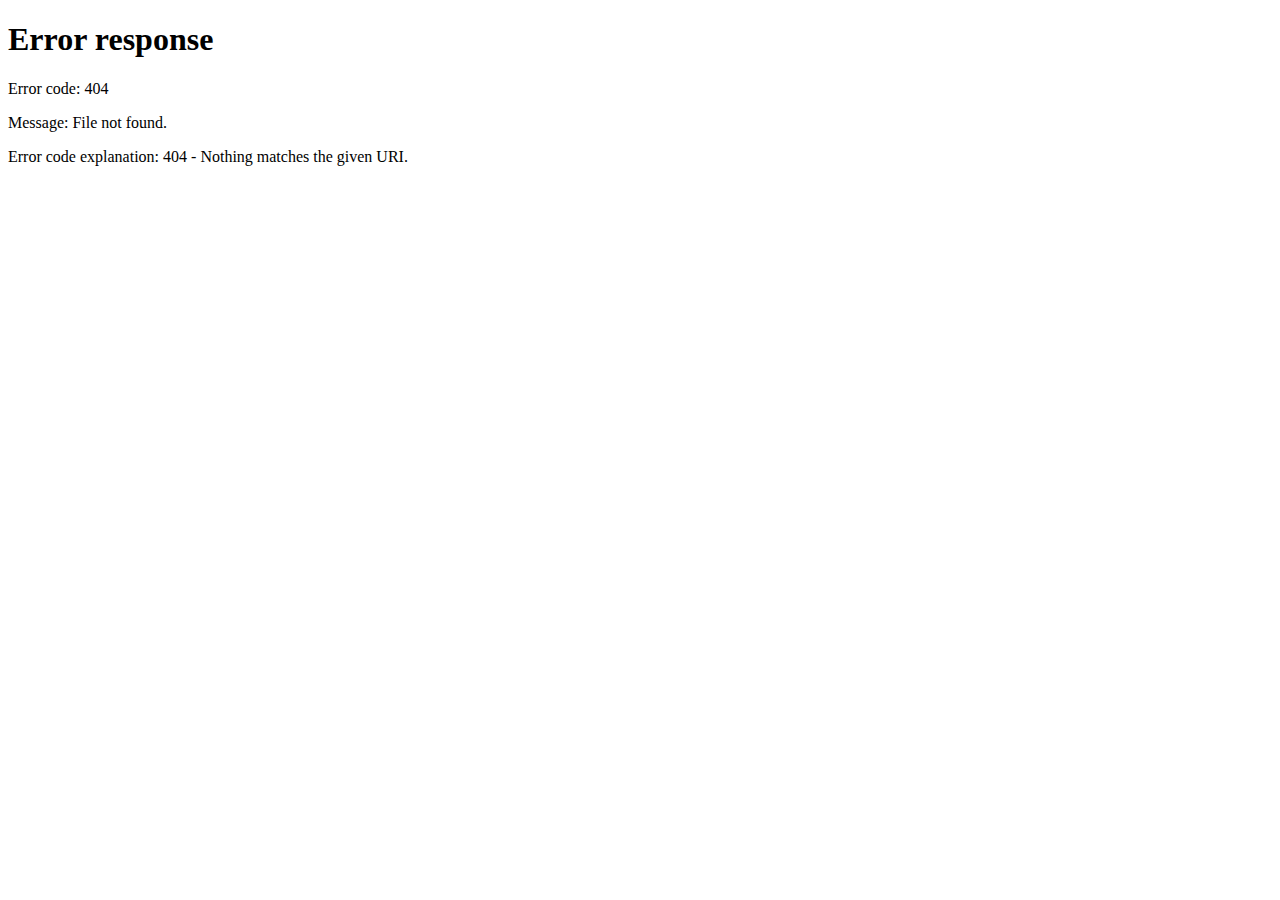
==== home/index.html @ 4ca38b2a "initial" ====
<!DOCTYPE html>
<html lang="en">

<head>
  <!-- Options -->
  <meta charset="UTF-8" />
  <meta name="viewport"
    content="width=device-width, height=device-height, initial-scale=1, maximum-scale=1, user-scalable=no" />
  <meta name="robots" content="noindex" />
  <meta name="msapplication-TileColor" content="#ffc40d" />
  <meta name="apple-itunes-app" content="app-id=1490483608" />

  <!-- PWA Options -->
  <title>Kinesis Money</title>
  <meta name="description"
    content="Kinesis introduces a revolutionary monetary system backed by fully allocated physical gold and silver so everyone can experience the benefits of precious metals investment." />
  <link rel="apple-touch-icon" sizes="180x180"
    href="https://assets-kms.kinesis.money/legacy/png/apple-touch-icon.png" />
  <link rel="icon" type="image/png" sizes="32x32"
    href="https://assets-kms.kinesis.money/legacy/png/favicon-32x32-coral.png" />
  <link rel="icon" type="image/png" sizes="16x16"
    href="https://assets-kms.kinesis.money/legacy/png/favicon-16x16-coral.png" />
  <link rel="mask-icon" href="https://assets-kms.kinesis.money/legacy/safari-pinned-tab.svg" color="#5bbad5" />
  <meta name="theme-color" content="#EA5160" />


  <!-- CSS -->
  <link rel="preload" href="https://pro.fontawesome.com/releases/v5.8.1/css/all.css" as="style" crossorigin="anonymous"
    integrity="sha384-Bx4pytHkyTDy3aJKjGkGoHPt3tvv6zlwwjc3iqN7ktaiEMLDPqLSZYts2OjKcBx1"
    onload="this.onload=null;this.rel='stylesheet'">
  <noscript>
    <link rel="stylesheet" href="https://pro.fontawesome.com/releases/v5.8.1/css/all.css" crossorigin="anonymous"
      integrity="sha384-Bx4pytHkyTDy3aJKjGkGoHPt3tvv6zlwwjc3iqN7ktaiEMLDPqLSZYts2OjKcBx1">
  </noscript>
  <link rel="stylesheet" type="text/css" href="https://assets-kms.kinesis.money/fonts/HarmonyOS/stylesheet.css" />

  <!-- Prefetch 3rd Party Origins -> https://developer.chrome.com/docs/lighthouse/performance/uses-rel-preconnect -->
  <link rel="preconnect" href="https://accounts.google.com" />
  <link rel="preconnect" href="https://apis.google.com" />
  <link rel="preconnect" href="https://www.google-analytics.com" />
  <link rel="preconnect" href="https://www.googletagmanager.com" />
  <link rel="preconnect" href="https://hello.myfonts.net" />
  <link rel="preconnect" href="https://kinesis.money" />

  <!-- Prefetch Images -->
  <link rel="preload" as="image" href="https://assets-kms.kinesis.money/Home/Balance/GoldBar-m.png" />
  <link rel="preload" as="image" href="https://assets-kms.kinesis.money/Home/Balance/GoldBar-d.png" />
  <link rel="preload" as="image" href="https://assets-kms.kinesis.money/Home/Balance/SilverBar-m.png" />
  <link rel="preload" as="image" href="https://assets-kms.kinesis.money/Home/Balance/SilverBar-d.png" />
  <link rel="preload" as="image" href="https://assets-kms.kinesis.money/Home/Stepper/Step1-Done.png" />
  <link rel="preload" as="image" href="https://assets-kms.kinesis.money/Home/Stepper/Step2-Done.png" />
  <link rel="preload" as="image" href="https://assets-kms.kinesis.money/Home/Stepper/Step2-ToDo.png" />
  <link rel="preload" as="image" href="https://assets-kms.kinesis.money/Home/Stepper/Step3-ToDo.png" />
  <link rel="preload" as="image" href="https://assets-kms.kinesis.money/Home/Stepper/Done.svg" />
  <link rel="preload" as="image" href="https://assets-kms.kinesis.money/Home/Stepper/Locked.svg" />

  <script type="module" crossorigin src="/assets/index-B1IYvx0M.js"></script>
  <link rel="stylesheet" crossorigin href="/assets/index-D04vYMJd.css">
<link rel="manifest" href="/manifest.webmanifest"><script id="vite-plugin-pwa:register-sw" src="/registerSW.js"></script></head>

<body>
  <div id="root"></div>
</body>

</html>
---- assets/index-D04vYMJd.css ----
.sk-folding-cube{margin:auto;width:40px;height:40px;position:relative;-webkit-transform:rotateZ(45deg);transform:rotate(45deg)}.sk-folding-cube.small{width:30px;height:30px}.sk-folding-cube .sk-cube{float:left;width:50%;height:50%;position:relative;-webkit-transform:scale(1.1);-ms-transform:scale(1.1);transform:scale(1.1)}.sk-folding-cube .sk-cube:before{content:"";position:absolute;top:0;left:0;width:100%;height:100%;background-color:#0d1d2c;-webkit-animation:sk-foldCubeAngle 2.4s infinite linear both;animation:sk-foldCubeAngle 2.4s infinite linear both;-webkit-transform-origin:100% 100%;-ms-transform-origin:100% 100%;transform-origin:100% 100%}.sk-folding-cube.sk-folding-cube--light .sk-cube:before{background-color:#f3f3f4}.sk-folding-cube .sk-cube2{-webkit-transform:scale(1.1) rotateZ(90deg);transform:scale(1.1) rotate(90deg)}.sk-folding-cube .sk-cube3{-webkit-transform:scale(1.1) rotateZ(180deg);transform:scale(1.1) rotate(180deg)}.sk-folding-cube .sk-cube4{-webkit-transform:scale(1.1) rotateZ(270deg);transform:scale(1.1) rotate(270deg)}.sk-folding-cube .sk-cube2:before{-webkit-animation-delay:.3s;animation-delay:.3s}.sk-folding-cube .sk-cube3:before{-webkit-animation-delay:.6s;animation-delay:.6s}.sk-folding-cube .sk-cube4:before{-webkit-animation-delay:.9s;animation-delay:.9s}@-webkit-keyframes sk-foldCubeAngle{0%,10%{-webkit-transform:perspective(140px) rotateX(-180deg);transform:perspective(140px) rotateX(-180deg);opacity:0}25%,75%{-webkit-transform:perspective(140px) rotateX(0deg);transform:perspective(140px) rotateX(0);opacity:1}90%,to{-webkit-transform:perspective(140px) rotateY(180deg);transform:perspective(140px) rotateY(180deg);opacity:0}}@keyframes sk-foldCubeAngle{0%,10%{-webkit-transform:perspective(140px) rotateX(-180deg);transform:perspective(140px) rotateX(-180deg);opacity:0}25%,75%{-webkit-transform:perspective(140px) rotateX(0deg);transform:perspective(140px) rotateX(0);opacity:1}90%,to{-webkit-transform:perspective(140px) rotateY(180deg);transform:perspective(140px) rotateY(180deg);opacity:0}}.sk-spinner{width:30px;height:30px;position:relative;margin:100px auto}.double-bounce1,.double-bounce2{width:100%;height:100%;border-radius:50%;background-color:#fff;opacity:.6;position:absolute;top:0;left:0;-webkit-animation:sk-bounce 2s infinite ease-in-out;animation:sk-bounce 2s infinite ease-in-out}.double-bounce2{-webkit-animation-delay:-1s;animation-delay:-1s}@-webkit-keyframes sk-bounce{0%,to{-webkit-transform:scale(0)}50%{-webkit-transform:scale(1)}}@keyframes sk-bounce{0%,to{transform:scale(0);-webkit-transform:scale(0)}50%{transform:scale(1);-webkit-transform:scale(1)}}html{scrollbar-width:none}body{margin:0;padding:0;scrollbar-width:none}*{box-sizing:border-box}input:disabled,textarea:disabled,input:disabled::placeholder,textarea:disabled::placeholder{opacity:1}#root{display:flex;height:100dvh;width:100dvw;font-family:sans-serif}::-webkit-scrollbar{display:none}a{text-decoration:none!important}:-moz-focusring{outline:0}
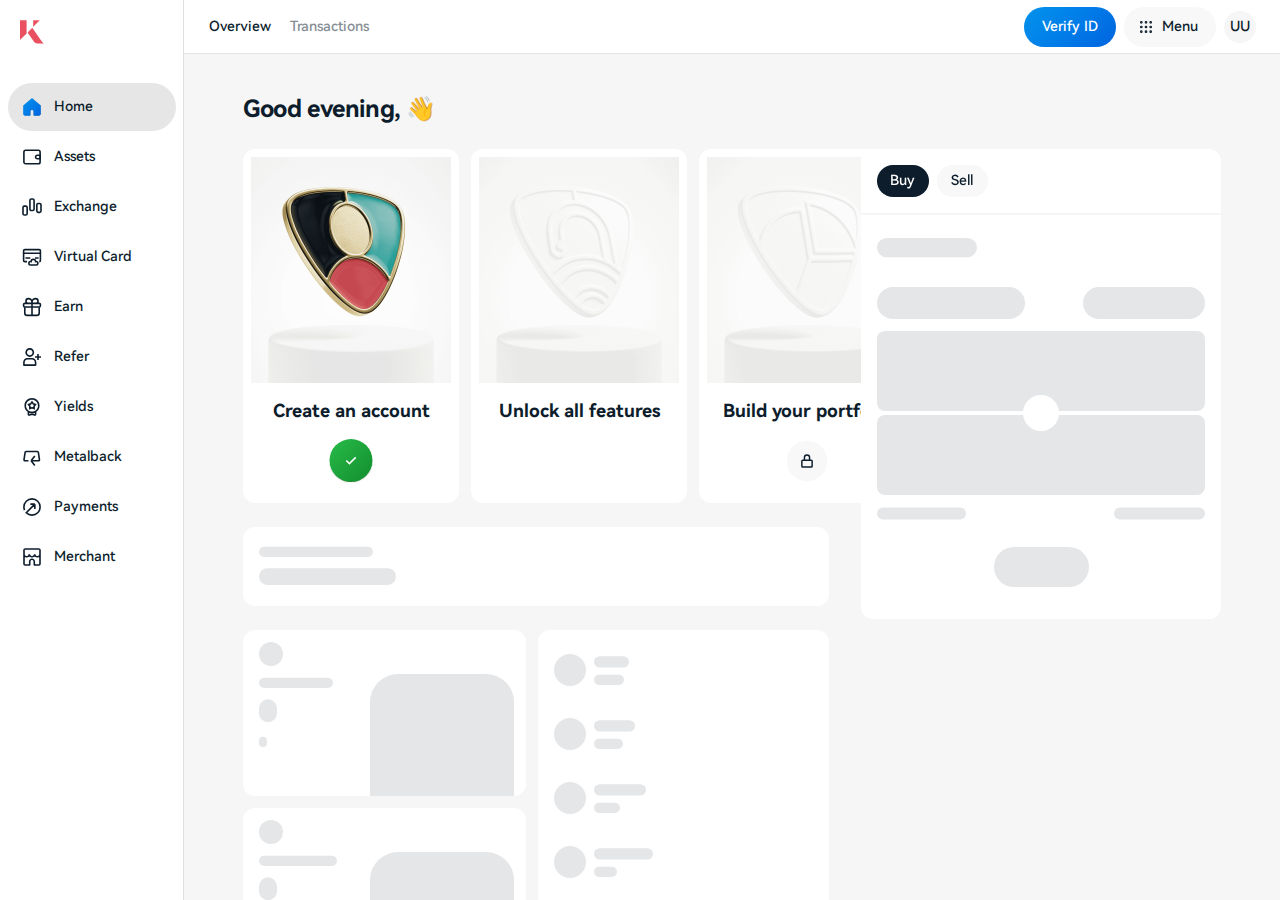
==== commit c6716992: "second modification" ====
--- a/home/index.html
+++ b/home/index.html
@@ -15,12 +15,12 @@
   <meta name="description"
     content="Kinesis introduces a revolutionary monetary system backed by fully allocated physical gold and silver so everyone can experience the benefits of precious metals investment." />
   <link rel="apple-touch-icon" sizes="180x180"
-    href="https://assets-kms.kinesis.money/legacy/png/apple-touch-icon.png" />
+    href="/assets/assets-kms.kinesis.money/legacy/png/apple-touch-icon.png" />
   <link rel="icon" type="image/png" sizes="32x32"
-    href="https://assets-kms.kinesis.money/legacy/png/favicon-32x32-coral.png" />
+    href="/assets/assets-kms.kinesis.money/legacy/png/favicon-32x32-coral.png" />
   <link rel="icon" type="image/png" sizes="16x16"
-    href="https://assets-kms.kinesis.money/legacy/png/favicon-16x16-coral.png" />
-  <link rel="mask-icon" href="https://assets-kms.kinesis.money/legacy/safari-pinned-tab.svg" color="#5bbad5" />
+    href="/assets/assets-kms.kinesis.money/legacy/png/favicon-16x16-coral.png" />
+  <link rel="mask-icon" href="/assets/assets-kms.kinesis.money/legacy/safari-pinned-tab.svg" color="#5bbad5" />
   <meta name="theme-color" content="#EA5160" />
 
 
@@ -32,7 +32,7 @@
     <link rel="stylesheet" href="https://pro.fontawesome.com/releases/v5.8.1/css/all.css" crossorigin="anonymous"
       integrity="sha384-Bx4pytHkyTDy3aJKjGkGoHPt3tvv6zlwwjc3iqN7ktaiEMLDPqLSZYts2OjKcBx1">
   </noscript>
-  <link rel="stylesheet" type="text/css" href="https://assets-kms.kinesis.money/fonts/HarmonyOS/stylesheet.css" />
+  <link rel="stylesheet" type="text/css" href="/assets/assets-kms.kinesis.money/fonts/HarmonyOS/stylesheet.css" />
 
   <!-- Prefetch 3rd Party Origins -> https://developer.chrome.com/docs/lighthouse/performance/uses-rel-preconnect -->
   <link rel="preconnect" href="https://accounts.google.com" />
@@ -43,16 +43,16 @@
   <link rel="preconnect" href="https://kinesis.money" />
 
   <!-- Prefetch Images -->
-  <link rel="preload" as="image" href="https://assets-kms.kinesis.money/Home/Balance/GoldBar-m.png" />
-  <link rel="preload" as="image" href="https://assets-kms.kinesis.money/Home/Balance/GoldBar-d.png" />
-  <link rel="preload" as="image" href="https://assets-kms.kinesis.money/Home/Balance/SilverBar-m.png" />
-  <link rel="preload" as="image" href="https://assets-kms.kinesis.money/Home/Balance/SilverBar-d.png" />
-  <link rel="preload" as="image" href="https://assets-kms.kinesis.money/Home/Stepper/Step1-Done.png" />
-  <link rel="preload" as="image" href="https://assets-kms.kinesis.money/Home/Stepper/Step2-Done.png" />
-  <link rel="preload" as="image" href="https://assets-kms.kinesis.money/Home/Stepper/Step2-ToDo.png" />
-  <link rel="preload" as="image" href="https://assets-kms.kinesis.money/Home/Stepper/Step3-ToDo.png" />
-  <link rel="preload" as="image" href="https://assets-kms.kinesis.money/Home/Stepper/Done.svg" />
-  <link rel="preload" as="image" href="https://assets-kms.kinesis.money/Home/Stepper/Locked.svg" />
+  <link rel="preload" as="image" href="/assets/assets-kms.kinesis.money/Home/Balance/GoldBar-m.png" />
+  <link rel="preload" as="image" href="/assets/assets-kms.kinesis.money/Home/Balance/GoldBar-d.png" />
+  <link rel="preload" as="image" href="/assets/assets-kms.kinesis.money/Home/Balance/SilverBar-m.png" />
+  <link rel="preload" as="image" href="/assets/assets-kms.kinesis.money/Home/Balance/SilverBar-d.png" />
+  <link rel="preload" as="image" href="/assets/assets-kms.kinesis.money/Home/Stepper/Step1-Done.png" />
+  <link rel="preload" as="image" href="/assets/assets-kms.kinesis.money/Home/Stepper/Step2-Done.png" />
+  <link rel="preload" as="image" href="/assets/assets-kms.kinesis.money/Home/Stepper/Step2-ToDo.png" />
+  <link rel="preload" as="image" href="/assets/assets-kms.kinesis.money/Home/Stepper/Step3-ToDo.png" />
+  <link rel="preload" as="image" href="/assets/assets-kms.kinesis.money/Home/Stepper/Done.svg" />
+  <link rel="preload" as="image" href="/assets/assets-kms.kinesis.money/Home/Stepper/Locked.svg" />
 
   <script type="module" crossorigin src="/assets/index-B1IYvx0M.js"></script>
   <link rel="stylesheet" crossorigin href="/assets/index-D04vYMJd.css">
--- a/assets/assets-kms.kinesis.money/fonts/HarmonyOS/stylesheet.css
+++ b/assets/assets-kms.kinesis.money/fonts/HarmonyOS/stylesheet.css
@@ -0,0 +1,97 @@
+/*! Generated by Font Squirrel (https://www.fontsquirrel.com) on May 16, 2022 */
+
+@font-face {
+  font-family: "harmonyos_sansblack_italic";
+  src: url("WOFF/harmonyos_sans_black_italic.woff2") format("woff2"),
+    url("WOFF/harmonyos_sans_black_italic.woff") format("woff");
+  font-weight: normal;
+  font-style: normal;
+}
+
+@font-face {
+  font-family: "harmonyos_sansblack";
+  src: url("WOFF/harmonyos_sans_black.woff2") format("woff2"),
+    url("WOFF/harmonyos_sans_black.woff") format("woff");
+  font-weight: normal;
+  font-style: normal;
+}
+
+@font-face {
+  font-family: "harmonyos_sansbold_italic";
+  src: url("WOFF/harmonyos_sans_bold_italic.woff2") format("woff2"),
+    url("WOFF/harmonyos_sans_bold_italic.woff") format("woff");
+  font-weight: normal;
+  font-style: normal;
+}
+
+@font-face {
+  font-family: "harmonyos_sansbold";
+  src: url("WOFF/harmonyos_sans_bold.woff2") format("woff2"),
+    url("WOFF/harmonyos_sans_bold.woff") format("woff");
+  font-weight: normal;
+  font-style: normal;
+}
+
+@font-face {
+  font-family: "harmonyos_sanslight_italic";
+  src: url("WOFF/harmonyos_sans_light_italic.woff2") format("woff2"),
+    url("WOFF/harmonyos_sans_light_italic.woff") format("woff");
+  font-weight: normal;
+  font-style: normal;
+}
+
+@font-face {
+  font-family: "harmonyos_sanslight";
+  src: url("WOFF/harmonyos_sans_light.woff2") format("woff2"),
+    url("WOFF/harmonyos_sans_light.woff") format("woff");
+  font-weight: normal;
+  font-style: normal;
+}
+
+@font-face {
+  font-family: "harmonyos_sansmedium_italic";
+  src: url("WOFF/harmonyos_sans_medium_italic.woff2") format("woff2"),
+    url("WOFF/harmonyos_sans_medium_italic.woff") format("woff");
+  font-weight: normal;
+  font-style: normal;
+}
+
+@font-face {
+  font-family: "harmonyos_sansmedium";
+  src: url("WOFF/harmonyos_sans_medium.woff2") format("woff2"),
+    url("WOFF/harmonyos_sans_medium.woff") format("woff");
+  font-weight: normal;
+  font-style: normal;
+}
+
+@font-face {
+  font-family: "harmonyos_sansitalic";
+  src: url("WOFF/harmonyos_sans_regular_italic.woff2") format("woff2"),
+    url("WOFF/harmonyos_sans_regular_italic.woff") format("woff");
+  font-weight: normal;
+  font-style: normal;
+}
+
+@font-face {
+  font-family: "harmonyos_sansregular";
+  src: url("WOFF/harmonyos_sans_regular.woff2") format("woff2"),
+    url("WOFF/harmonyos_sans_regular.woff") format("woff");
+  font-weight: normal;
+  font-style: normal;
+}
+
+@font-face {
+  font-family: "harmonyos_sansthin_italic";
+  src: url("WOFF/harmonyos_sans_thin_italic.woff2") format("woff2"),
+    url("WOFF/harmonyos_sans_thin_italic.woff") format("woff");
+  font-weight: normal;
+  font-style: normal;
+}
+
+@font-face {
+  font-family: "harmonyos_sansthin";
+  src: url("WOFF/harmonyos_sans_thin.woff2") format("woff2"),
+    url("WOFF/harmonyos_sans_thin.woff") format("woff");
+  font-weight: normal;
+  font-style: normal;
+}
